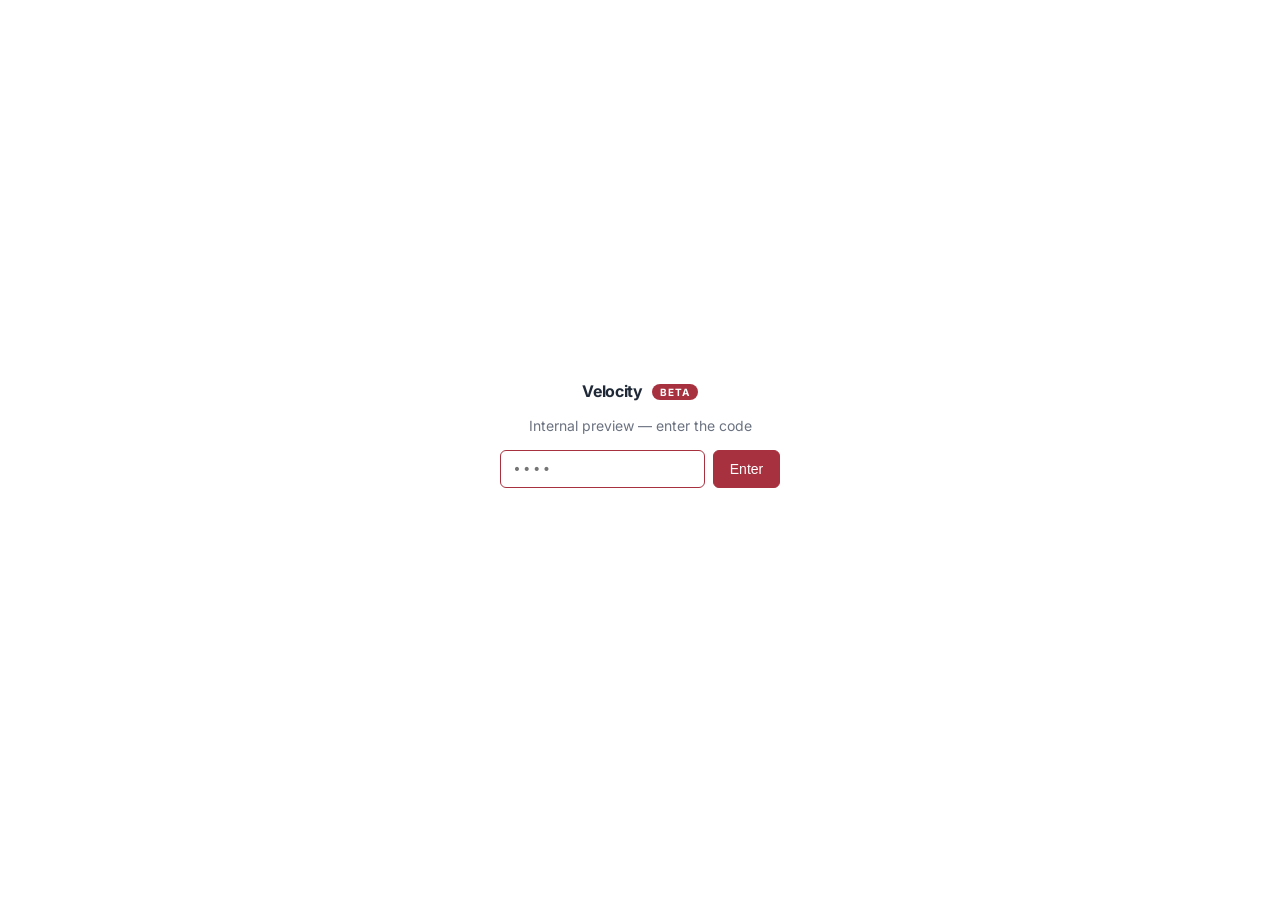
==== option-1.html @ f62bbe8c "Initial commit — Velocity concept preview (3 demo options)" ====
<!DOCTYPE html>
<html lang="en">
<head>
  <meta charset="UTF-8" />
  <meta name="viewport" content="width=device-width, initial-scale=1.0" />
  <meta name="robots" content="noindex,nofollow" />
  <title>Velocity — Scripted Wizard Demo</title>
  <link rel="preconnect" href="https://fonts.googleapis.com" />
  <link rel="preconnect" href="https://fonts.gstatic.com" crossorigin />
  <link href="https://fonts.googleapis.com/css2?family=Inter:wght@400;500;600;700&family=Source+Serif+4:wght@400;600&display=swap" rel="stylesheet" />
  <link rel="stylesheet" href="shared.css" />
  <style>
    .screen { display: none; padding: 40px 0; }
    .screen.active { display: block; }
    .step-header {
      display: flex; align-items: center; justify-content: space-between;
      margin-bottom: 32px;
    }
    .step-header h1 { font-size: 28px; font-weight: 700; letter-spacing: -0.02em; margin: 0; }
    .step-header p { font-size: 14px; color: var(--muted); margin: 4px 0 0; }
    .form-row { display: flex; flex-direction: column; gap: 6px; margin-bottom: 16px; }
    .form-row label { font-size: 12px; font-weight: 500; color: var(--ink); }
    .form-row input, .form-row select {
      padding: 10px 12px; border: 1px solid var(--border); border-radius: 6px;
      font-size: 14px; outline: none; font-family: inherit;
    }
    .form-row input:focus, .form-row select:focus { border-color: var(--accent); }
    .two-col { display: grid; grid-template-columns: 1fr 1fr; gap: 16px; }
    .control-row {
      display: flex; gap: 12px; padding: 12px; border: 1px solid var(--border);
      border-radius: 6px; align-items: flex-start; background: white;
      animation: slideIn 0.3s ease;
    }
    @keyframes slideIn { from { opacity: 0; transform: translateY(-4px); } to { opacity: 1; transform: translateY(0); } }
    .control-id { font-family: monospace; font-size: 11px; color: var(--muted); white-space: nowrap; }
    .priority-must { background: #fef2f2; color: var(--accent); font-size: 10px; padding: 2px 6px; border-radius: 4px; font-weight: 600; }
    .priority-should { background: #f3f4f6; color: var(--muted); font-size: 10px; padding: 2px 6px; border-radius: 4px; font-weight: 600; }
    .narrative-card {
      border: 1px solid var(--border); border-radius: 8px; padding: 16px;
      background: white; margin-bottom: 12px; animation: slideIn 0.3s ease;
    }
    .narrative-card.low-conf { border-color: #fecaca; }
    .walk-card {
      display: flex; gap: 16px; padding: 16px; border: 1px solid var(--border);
      border-radius: 8px; background: white; margin-bottom: 12px;
    }
    .walk-num {
      flex-shrink: 0; width: 32px; height: 32px; border-radius: 50%;
      background: var(--accent); color: white; display: flex;
      align-items: center; justify-content: center; font-weight: 600; font-size: 14px;
    }
    .timeline {
      position: relative; padding: 24px 0; margin: 24px 0;
      background: linear-gradient(to right, #fef2f2, transparent);
      border-radius: 8px;
    }
    .timeline-bar {
      height: 4px; background: var(--border); border-radius: 2px;
      position: relative; margin: 32px 24px;
    }
    .timeline-progress {
      position: absolute; left: 0; top: 0; bottom: 0;
      background: var(--accent); border-radius: 2px; width: 0%;
      transition: width 1s ease;
    }
    .timeline-marker {
      position: absolute; top: -8px; transform: translateX(-50%);
      width: 12px; height: 12px; background: var(--accent); border-radius: 50%;
      border: 2px solid white;
    }
    .timeline-label {
      position: absolute; top: 16px; transform: translateX(-50%);
      font-size: 10px; color: var(--muted); white-space: nowrap;
    }
  </style>
</head>
<body>
  <div class="demo-nav">
    <div>
      <a href="index.html">← All options</a>
      <span style="color: var(--border); margin: 0 8px;">·</span>
      <span class="brand">Velocity</span>
      <span class="beta-pill">BETA</span>
    </div>
    <div style="display: flex; gap: 12px; align-items: center;">
      <div id="stepper" class="stepper">
        <div class="stepper-dot"></div>
        <div class="stepper-dot"></div>
        <div class="stepper-dot"></div>
        <div class="stepper-dot"></div>
        <div class="stepper-dot"></div>
      </div>
      <div id="timer-display" class="timer-pill" style="display: none;">
        <span>⏱</span>
        <span id="timer-text">0:00</span>
        <span style="color: #6b7280; margin-left: 4px;">vs 6 weeks at Big 4</span>
      </div>
    </div>
  </div>

  <main class="container" style="padding-bottom: 80px;">

    <!-- Screen: Signup -->
    <section id="screen-signup" class="screen active">
      <div style="max-width: 480px; margin: 80px auto; text-align: center;">
        <h1 style="font-size: 32px; font-weight: 700; letter-spacing: -0.02em; margin: 0 0 12px;">
          Stand up your pre-IPO SOX program.
        </h1>
        <p style="font-size: 16px; color: var(--muted); margin: 0 0 32px;">
          Get to S-1-ready in 20 minutes. <span class="accent">Big 4 charges $1-5M for the same artifact.</span>
        </p>
        <form id="signup-form" style="text-align: left; display: flex; flex-direction: column; gap: 12px;">
          <div class="form-row">
            <label>Work email</label>
            <input type="email" id="signup-email" value="sarah@heliosrobotics.com" required />
          </div>
          <div class="form-row">
            <label>Company name</label>
            <input type="text" id="signup-company" value="Helios Robotics" required />
          </div>
          <button class="btn btn-primary" type="submit" style="margin-top: 8px; justify-content: center;">
            Start free →
          </button>
          <div style="font-size: 11px; color: var(--muted); text-align: center; margin-top: 8px;">
            No credit card. No demo call. <span class="accent">Beta — visible iteration is the value prop.</span>
          </div>
        </form>
      </div>
    </section>

    <!-- Screen: Step 1 — Profile -->
    <section id="screen-profile" class="screen">
      <div class="step-header">
        <div>
          <h1>Tell us about your company.</h1>
          <p>This becomes the foundation for your control universe and walkthrough plan.</p>
        </div>
      </div>

      <div class="card" style="padding: 24px; max-width: 720px;">
        <div class="two-col">
          <div class="form-row">
            <label>Company name</label>
            <input type="text" value="Helios Robotics" />
          </div>
          <div class="form-row">
            <label>Industry</label>
            <input type="text" value="Industrial robotics (hardware + SaaS)" />
          </div>
          <div class="form-row">
            <label>Annual revenue</label>
            <select><option>$50-200M</option></select>
          </div>
          <div class="form-row">
            <label>Employee count</label>
            <input type="number" value="340" />
          </div>
          <div class="form-row">
            <label>Funding stage</label>
            <select><option>Series D</option></select>
          </div>
          <div class="form-row">
            <label>Target S-1 filing</label>
            <input type="text" value="Q1 2027" />
          </div>
          <div class="form-row">
            <label>External auditor</label>
            <select><option>Deloitte</option></select>
          </div>
          <div class="form-row">
            <label>Current SOX maturity</label>
            <select><option>Informal — some controls, undocumented</option></select>
          </div>
        </div>
      </div>

      <div id="risk-assessment-output" style="margin-top: 32px; display: none;">
        <div class="card" style="padding: 24px; background: linear-gradient(135deg, #fffbeb 0%, white 100%);">
          <div style="display: flex; gap: 8px; align-items: center; margin-bottom: 16px;">
            <div style="width: 24px; height: 24px; border-radius: 50%; background: var(--accent); color: white; display: flex; align-items: center; justify-content: center; font-size: 12px;">✨</div>
            <div style="font-size: 13px; font-weight: 600;">Initial risk assessment</div>
          </div>
          <div id="risk-summary" style="font-size: 14px; line-height: 1.6; color: var(--ink); margin-bottom: 20px;"></div>
          <div style="font-size: 12px; font-weight: 600; color: var(--muted); margin-bottom: 8px; text-transform: uppercase; letter-spacing: 0.05em;">Top risk areas</div>
          <div id="risk-list" style="display: flex; flex-direction: column; gap: 12px;"></div>
        </div>
      </div>

      <div style="margin-top: 24px; display: flex; gap: 12px;">
        <button id="profile-submit-btn" class="btn btn-primary" onclick="runProfileStream()">Continue → Generate Controls</button>
        <button id="profile-next-btn" class="btn btn-primary" onclick="goTo('controls'); generateControls();" style="display: none;">Continue → Generate Controls</button>
      </div>
    </section>

    <!-- Screen: Step 2 — Controls -->
    <section id="screen-controls" class="screen">
      <div class="step-header">
        <div>
          <h1>Your control universe.</h1>
          <p id="controls-count">Generating controls based on your profile…</p>
        </div>
        <div style="font-size: 12px; color: var(--muted);">
          Edits flow into subsequent steps.
        </div>
      </div>

      <div style="display: grid; grid-template-columns: repeat(3, 1fr); gap: 16px;">
        <div>
          <div style="font-size: 11px; font-weight: 700; color: var(--muted); text-transform: uppercase; letter-spacing: 0.05em; margin-bottom: 8px;">Financial reporting</div>
          <div id="col-financial_reporting" style="display: flex; flex-direction: column; gap: 8px;"></div>
        </div>
        <div>
          <div style="font-size: 11px; font-weight: 700; color: var(--muted); text-transform: uppercase; letter-spacing: 0.05em; margin-bottom: 8px;">ITGCs</div>
          <div id="col-itgc" style="display: flex; flex-direction: column; gap: 8px;"></div>
        </div>
        <div>
          <div style="font-size: 11px; font-weight: 700; color: var(--muted); text-transform: uppercase; letter-spacing: 0.05em; margin-bottom: 8px;">Entity-level</div>
          <div id="col-entity_level" style="display: flex; flex-direction: column; gap: 8px;"></div>
        </div>
      </div>

      <div id="coherence-modal" style="display: none; margin-top: 24px;">
        <div class="card" style="padding: 20px; background: #fffbeb; border-color: #fde68a;">
          <div style="display: flex; gap: 8px; align-items: center; margin-bottom: 12px;">
            <div style="width: 20px; height: 20px; border-radius: 50%; background: #f59e0b; color: white; display: flex; align-items: center; justify-content: center; font-size: 11px;">!</div>
            <div style="font-weight: 600; font-size: 14px;">Before you continue — 3 things to review</div>
          </div>
          <div style="display: flex; flex-direction: column; gap: 12px; margin-top: 12px;">
            <div style="font-size: 13px; padding-left: 28px;">
              <strong>Possible overlap:</strong> FR-001 (Revenue recognition review) and FR-002 (Deferred revenue rollforward) may be testing the same control activity. Consider consolidating or distinguishing scope explicitly.
            </div>
            <div style="font-size: 13px; padding-left: 28px;">
              <strong>Missing SoD coverage:</strong> Your ITGC set covers access reviews but not segregation-of-duties matrices for NetSuite vendor master vs payment approval. Suggested addition: IT-009 SoD matrix review.
            </div>
            <div style="font-size: 13px; padding-left: 28px;">
              <strong>Frequency mismatch:</strong> FR-006 (Stock-based comp) marked monthly, but your fiscal calendar is quarterly. Recommend quarterly cadence aligned with provision review.
            </div>
          </div>
        </div>
      </div>

      <div style="margin-top: 24px; display: flex; gap: 12px;">
        <button id="controls-next-btn" class="btn btn-primary" onclick="runCoherenceCheck()" style="display: none;">Next → Narratives</button>
        <button id="coherence-continue-btn" class="btn btn-primary" onclick="goTo('narratives'); generateNarratives();" style="display: none;">Continue → Draft Narratives</button>
      </div>
    </section>

    <!-- Screen: Step 3 — Narratives -->
    <section id="screen-narratives" class="screen">
      <div class="step-header">
        <div>
          <h1>Control narratives.</h1>
          <p id="narratives-progress">Drafting 47 narratives in parallel…</p>
        </div>
        <div style="font-size: 12px; color: var(--muted);">
          Low-confidence narratives float to the top for your review.
        </div>
      </div>

      <div id="narrative-list"></div>

      <div style="margin-top: 24px; display: flex; gap: 12px;">
        <button id="narratives-next-btn" class="btn btn-primary" onclick="goTo('walkthroughs'); generateWalkthroughs();" style="display: none;">Next → Walkthrough Plan</button>
      </div>
    </section>

    <!-- Screen: Step 4 — Walkthroughs -->
    <section id="screen-walkthroughs" class="screen">
      <div class="step-header">
        <div>
          <h1>Walkthrough plan for Deloitte.</h1>
          <p>Sequenced for your Q1 2027 S-1 target. Validate specifics with your engagement team.</p>
        </div>
      </div>

      <div class="card" style="padding: 24px; margin-bottom: 24px;">
        <div style="font-size: 12px; font-weight: 600; color: var(--muted); text-transform: uppercase; letter-spacing: 0.05em; margin-bottom: 12px;">S-1 timeline</div>
        <div class="timeline">
          <div class="timeline-bar">
            <div id="timeline-progress" class="timeline-progress"></div>
            <div class="timeline-marker" style="left: 0%;"></div>
            <div class="timeline-label" style="left: 0%;">Today</div>
            <div class="timeline-marker" style="left: 15%;"></div>
            <div class="timeline-label" style="left: 15%;">Walkthroughs begin</div>
            <div class="timeline-marker" style="left: 45%;"></div>
            <div class="timeline-label" style="left: 45%;">Year-1 audit</div>
            <div class="timeline-marker" style="left: 100%; background: var(--ink);"></div>
            <div class="timeline-label" style="left: 100%;">S-1 filed</div>
          </div>
        </div>
      </div>

      <div id="walk-list"></div>

      <div class="card" style="padding: 16px; margin-top: 24px; background: #fef2f2;">
        <div style="font-size: 12px; font-weight: 600; color: var(--accent); text-transform: uppercase; letter-spacing: 0.05em; margin-bottom: 8px;">Disclaimers</div>
        <ul style="font-size: 12px; color: var(--ink); line-height: 1.6; padding-left: 16px; margin: 0;">
          <li>This plan is generated from public knowledge of Deloitte's general audit methodology. Validate specific timing and documentation preferences with your engagement team.</li>
          <li>Walkthroughs target Year-1 audit (~52 weeks before S-1). Adjust forward if your filing window is sooner.</li>
        </ul>
      </div>

      <div style="margin-top: 24px;">
        <button class="btn btn-primary" onclick="goTo('export')">Next → Review &amp; Export</button>
      </div>
    </section>

    <!-- Screen: Step 5 — Export -->
    <section id="screen-export" class="screen">
      <div class="step-header">
        <div>
          <h1>Your pre-IPO SOX program.</h1>
          <p>Ready to share with your CFO and audit committee.</p>
        </div>
      </div>

      <div style="display: grid; grid-template-columns: 2fr 1fr; gap: 24px;">
        <div>
          <div class="card" style="padding: 24px;">
            <div style="font-size: 13px; font-weight: 600; color: var(--muted); text-transform: uppercase; letter-spacing: 0.05em; margin-bottom: 16px;">Summary</div>
            <div style="display: grid; grid-template-columns: 1fr 1fr 1fr; gap: 16px; margin-bottom: 24px;">
              <div>
                <div style="font-size: 28px; font-weight: 700; font-family: var(--serif);">115</div>
                <div style="font-size: 11px; color: var(--muted); text-transform: uppercase; letter-spacing: 0.05em;">Controls</div>
              </div>
              <div>
                <div style="font-size: 28px; font-weight: 700; font-family: var(--serif);">47</div>
                <div style="font-size: 11px; color: var(--muted); text-transform: uppercase; letter-spacing: 0.05em;">Narratives</div>
              </div>
              <div>
                <div style="font-size: 28px; font-weight: 700; font-family: var(--serif);">6</div>
                <div style="font-size: 11px; color: var(--muted); text-transform: uppercase; letter-spacing: 0.05em;">Walkthroughs</div>
              </div>
            </div>
            <div style="border-top: 1px solid var(--border); padding-top: 16px;">
              <div style="font-size: 13px; line-height: 1.6;">
                <strong>Helios Robotics</strong> — Series D, Q1 2027 S-1 target, Deloitte engagement. Program covers all material risk areas: revenue recognition, inventory/COGS, ITGCs, entity-level governance, stock-based comp. <span class="accent">47 must-have narratives drafted</span>; 8 flagged for company-specific input.
              </div>
            </div>
          </div>

          <div style="margin-top: 16px; display: flex; gap: 12px;">
            <a class="btn btn-primary" href="pdf-sample.html" target="_blank" style="font-size: 14px;">
              📄 Download PDF
            </a>
            <button class="btn" onclick="alert('JSON export would download here in the real product.')">
              { } Export JSON
            </button>
          </div>
        </div>

        <aside>
          <div class="card" style="padding: 20px; background: linear-gradient(135deg, #fef2f2 0%, white 100%);">
            <div style="font-size: 13px; font-weight: 600; margin-bottom: 8px;">Want help operationalizing this?</div>
            <div style="font-size: 12px; color: var(--muted); margin-bottom: 16px; line-height: 1.5;">
              Auditborb's enterprise SOX platform takes this program and operationalizes it — evidence collection, testing workflows, walkthrough scheduling, audit committee reporting.
            </div>
            <a href="#" class="btn btn-primary" style="width: 100%; justify-content: center; font-size: 13px;">
              Schedule a call →
            </a>
          </div>
        </aside>
      </div>

      <div id="completion-callout" style="margin-top: 32px;">
        <div class="card" style="padding: 20px; background: #ecfdf5; border-color: #a7f3d0;">
          <div style="display: flex; gap: 12px; align-items: center;">
            <div style="font-size: 24px;">✓</div>
            <div>
              <div style="font-weight: 600; font-size: 14px;">Completed in <span id="final-time">2:14</span></div>
              <div style="font-size: 12px; color: var(--muted);">A Big 4 advisory engagement typically takes 6-12 weeks to deliver the same artifact, at $1-5M.</div>
            </div>
          </div>
        </div>
      </div>
    </section>

  </main>

  <script src="shared.js"></script>
  <script>injectGate();</script>
  <script>
    // ===== Demo state =====
    const screens = ['signup', 'profile', 'controls', 'narratives', 'walkthroughs', 'export'];
    let stopTimer;
    let timerStarted = false;

    function goTo(screen) {
      document.querySelectorAll('.screen').forEach(el => el.classList.remove('active'));
      document.getElementById('screen-' + screen).classList.add('active');
      window.scrollTo({ top: 0, behavior: 'smooth' });

      // Update stepper (skip signup)
      const stepIndex = screens.indexOf(screen) - 1;
      const dots = document.querySelectorAll('#stepper .stepper-dot');
      dots.forEach((dot, i) => {
        dot.classList.remove('active', 'done');
        if (i < stepIndex) dot.classList.add('done');
        else if (i === stepIndex) dot.classList.add('active');
      });

      // Start timer on entering step 1
      if (screen === 'profile' && !timerStarted) {
        document.getElementById('timer-display').style.display = 'flex';
        stopTimer = startTimer(document.getElementById('timer-text'));
        timerStarted = true;
      }

      // Stop timer at export
      if (screen === 'export' && stopTimer) {
        const finalTime = document.getElementById('timer-text').textContent;
        document.getElementById('final-time').textContent = finalTime;
        stopTimer();
      }
    }

    // Signup → profile
    document.getElementById('signup-form').addEventListener('submit', (e) => {
      e.preventDefault();
      goTo('profile');
    });

    // ===== Step 1: Profile → Risk Assessment =====
    async function runProfileStream() {
      const btn = document.getElementById('profile-submit-btn');
      btn.disabled = true;
      btn.textContent = 'Generating risk assessment…';

      document.getElementById('risk-assessment-output').style.display = 'block';
      const summaryEl = document.getElementById('risk-summary');
      await streamText(summaryEl, HELIOS.riskAssessment.summary, { delay: 8, jitter: 4 });

      const listEl = document.getElementById('risk-list');
      for (const risk of HELIOS.riskAssessment.risks) {
        const card = document.createElement('div');
        card.style.cssText = 'padding: 12px; background: white; border: 1px solid var(--border); border-radius: 6px;';
        card.innerHTML = `
          <div style="font-weight: 600; font-size: 13px; margin-bottom: 4px;">${risk.area}</div>
          <div style="font-size: 12px; color: var(--ink); line-height: 1.5; margin-bottom: 8px;">${risk.rationale}</div>
          <div>${risk.assumptions.map(a => `<span class="assumption-chip" title="Click to correct">${a}</span>`).join('')}</div>
        `;
        card.style.animation = 'slideIn 0.3s ease';
        listEl.appendChild(card);
        await sleep(180);
      }

      btn.style.display = 'none';
      document.getElementById('profile-next-btn').style.display = 'inline-flex';
    }

    // ===== Step 2: Controls =====
    async function generateControls() {
      const controls = HELIOS.controls;
      const cols = {
        financial_reporting: document.getElementById('col-financial_reporting'),
        itgc: document.getElementById('col-itgc'),
        entity_level: document.getElementById('col-entity_level'),
      };
      Object.values(cols).forEach(c => c.innerHTML = '');

      for (const c of controls) {
        const row = document.createElement('div');
        row.className = 'control-row';
        const pri = c.priority === 'must_have' ? '<span class="priority-must">MUST</span>' : '<span class="priority-should">SHOULD</span>';
        row.innerHTML = `
          <div style="flex: 1; min-width: 0;">
            <div style="display: flex; gap: 6px; align-items: center; margin-bottom: 4px;">
              <span class="control-id">${c.id}</span>
              ${pri}
            </div>
            <div style="font-weight: 500; font-size: 13px; line-height: 1.3; margin-bottom: 4px;">${c.name}</div>
            <div style="font-size: 11px; color: var(--muted);">Owner: ${c.owner}</div>
          </div>
        `;
        cols[c.cat].appendChild(row);
        await sleep(90);
      }

      // Show count (claim 115 but only show ~24 for demo)
      document.getElementById('controls-count').innerHTML =
        '<span style="color: var(--accent); font-weight: 600;">115 controls generated</span> · 60 financial reporting · 40 ITGCs · 15 entity-level · <span style="color: var(--muted);">(showing top items)</span>';

      document.getElementById('controls-next-btn').style.display = 'inline-flex';
    }

    async function runCoherenceCheck() {
      const btn = document.getElementById('controls-next-btn');
      btn.disabled = true;
      btn.textContent = 'Reviewing for gaps and conflicts…';
      await sleep(1800);
      btn.style.display = 'none';
      document.getElementById('coherence-modal').style.display = 'block';
      document.getElementById('coherence-continue-btn').style.display = 'inline-flex';
      window.scrollTo({ top: document.body.scrollHeight, behavior: 'smooth' });
    }

    // ===== Step 3: Narratives =====
    async function generateNarratives() {
      const listEl = document.getElementById('narrative-list');
      listEl.innerHTML = '';
      const progressEl = document.getElementById('narratives-progress');

      // Pull demo narratives + synthesize the rest from controls
      const mustHaves = HELIOS.controls.filter(c => c.priority === 'must_have');
      const explicit = Object.keys(HELIOS.narratives);

      // Render explicit narratives first (sorted low → high confidence)
      const explicitItems = explicit.map(id => ({ id, ctrl: HELIOS.controls.find(c => c.id === id), n: HELIOS.narratives[id] }))
        .sort((a, b) => {
          const order = { low: 0, medium: 1, high: 2 };
          return order[a.n.confidence] - order[b.n.confidence];
        });

      // Show synthesized cards for the remaining must-haves (skeleton style)
      const remaining = mustHaves.filter(c => !explicit.includes(c.id)).slice(0, 6);

      let drafted = 0;
      const total = explicitItems.length + remaining.length;
      progressEl.textContent = `Drafting ${total} narratives in parallel…`;

      // Stream the detailed ones first
      for (const item of explicitItems) {
        const card = document.createElement('div');
        const confClass = item.n.confidence === 'high' ? 'conf-high' : item.n.confidence === 'medium' ? 'conf-medium' : 'conf-low';
        card.className = 'narrative-card' + (item.n.confidence === 'low' ? ' low-conf' : '');
        card.innerHTML = `
          <div style="display: flex; justify-content: space-between; align-items: flex-start; margin-bottom: 12px;">
            <div>
              <span class="control-id">${item.id}</span>
              <div style="font-weight: 600; font-size: 14px; margin-top: 2px;">${item.ctrl.name}</div>
            </div>
            <span class="confidence-pill ${confClass}">${item.n.confidence}</span>
          </div>
          <div style="display: grid; grid-template-columns: 1fr 1fr; gap: 12px; font-size: 12px;">
            <div>
              <div style="font-weight: 600; color: var(--muted); text-transform: uppercase; letter-spacing: 0.05em; font-size: 10px; margin-bottom: 4px;">Process</div>
              <div style="line-height: 1.5;">${item.n.process}</div>
            </div>
            <div style="display: flex; flex-direction: column; gap: 8px;">
              <div>
                <div style="font-weight: 600; color: var(--muted); text-transform: uppercase; letter-spacing: 0.05em; font-size: 10px; margin-bottom: 2px;">Frequency</div>
                <div>${item.n.frequency}</div>
              </div>
              <div>
                <div style="font-weight: 600; color: var(--muted); text-transform: uppercase; letter-spacing: 0.05em; font-size: 10px; margin-bottom: 2px;">Evidence</div>
                <div>${item.n.evidence}</div>
              </div>
              <div>
                <div style="font-weight: 600; color: var(--muted); text-transform: uppercase; letter-spacing: 0.05em; font-size: 10px; margin-bottom: 2px;">Test approach</div>
                <div>${item.n.testApproach}</div>
              </div>
            </div>
          </div>
          ${item.n.lowConfidenceReason ? `
            <div style="margin-top: 12px; padding: 8px 12px; background: #fef2f2; border-radius: 4px; font-size: 12px; color: var(--accent);">
              <strong>Low confidence:</strong> ${item.n.lowConfidenceReason}
            </div>
          ` : ''}
        `;
        listEl.appendChild(card);
        drafted++;
        progressEl.innerHTML = `<strong>${drafted} of ${total}</strong> drafted · <span class="accent">${explicitItems.filter(i => i.n.confidence === 'low').length}</span> flagged for review`;
        await sleep(350);
      }

      // Synthesized skeletons for the rest
      for (const c of remaining) {
        const card = document.createElement('div');
        card.className = 'narrative-card';
        card.innerHTML = `
          <div style="display: flex; justify-content: space-between; align-items: flex-start; margin-bottom: 12px;">
            <div>
              <span class="control-id">${c.id}</span>
              <div style="font-weight: 600; font-size: 14px; margin-top: 2px;">${c.name}</div>
            </div>
            <span class="confidence-pill conf-high">high</span>
          </div>
          <div style="font-size: 12px; color: var(--muted); line-height: 1.5;">
            ${c.desc} <em>(Full narrative drafted; review collapsed.)</em>
          </div>
        `;
        listEl.appendChild(card);
        drafted++;
        progressEl.innerHTML = `<strong>${drafted} of ${total}</strong> drafted`;
        await sleep(200);
      }

      progressEl.innerHTML = `<strong>${total} narratives drafted</strong> · <span class="accent">${explicitItems.filter(i => i.n.confidence === 'low').length} flagged for review</span> · <span style="color: var(--muted);">(showing sample; full set in PDF export)</span>`;
      document.getElementById('narratives-next-btn').style.display = 'inline-flex';
    }

    // ===== Step 4: Walkthroughs =====
    async function generateWalkthroughs() {
      const listEl = document.getElementById('walk-list');
      listEl.innerHTML = '';

      // Animate timeline
      setTimeout(() => {
        document.getElementById('timeline-progress').style.width = '15%';
      }, 200);

      for (let i = 0; i < HELIOS.walkthroughPlan.sequence.length; i++) {
        const w = HELIOS.walkthroughPlan.sequence[i];
        const card = document.createElement('div');
        card.className = 'walk-card';
        card.style.animation = 'slideIn 0.4s ease';
        card.innerHTML = `
          <div class="walk-num">${i + 1}</div>
          <div style="flex: 1;">
            <div style="display: flex; justify-content: space-between; align-items: baseline; margin-bottom: 8px;">
              <div style="font-weight: 600; font-size: 15px;">${w.title}</div>
              <div style="font-size: 11px; color: var(--muted);">~${Math.abs(w.targetWeeks)} weeks before S-1</div>
            </div>
            <div style="display: grid; grid-template-columns: 1fr 1fr 1fr; gap: 16px; font-size: 12px;">
              <div>
                <div style="font-weight: 600; color: var(--muted); text-transform: uppercase; letter-spacing: 0.05em; font-size: 10px; margin-bottom: 4px;">Controls covered</div>
                <div style="font-family: monospace; font-size: 11px;">${w.controls.join(', ')}</div>
              </div>
              <div>
                <div style="font-weight: 600; color: var(--muted); text-transform: uppercase; letter-spacing: 0.05em; font-size: 10px; margin-bottom: 4px;">Attendees</div>
                <div>${w.attendees.join(' · ')}</div>
              </div>
              <div>
                <div style="font-weight: 600; color: var(--muted); text-transform: uppercase; letter-spacing: 0.05em; font-size: 10px; margin-bottom: 4px;">PBC items</div>
                <ul style="margin: 0; padding-left: 14px; line-height: 1.4;">
                  ${w.pbcs.map(p => `<li>${p}</li>`).join('')}
                </ul>
              </div>
            </div>
          </div>
        `;
        listEl.appendChild(card);
        await sleep(280);
      }
    }
  </script>
</body>
</html>
---- shared.css ----
/* Velocity demo — shared styles */
:root {
  --accent: #A8313F;
  --ink: #1f2937;
  --muted: #6b7280;
  --border: #e5e7eb;
  --bg: #f9fafb;
  --card: #ffffff;
  --serif: 'Source Serif 4', 'Source Serif Pro', Georgia, serif;
  --sans: 'Inter', system-ui, -apple-system, sans-serif;
}

* { box-sizing: border-box; }

body {
  font-family: var(--sans);
  color: var(--ink);
  background: var(--bg);
  margin: 0;
  -webkit-font-smoothing: antialiased;
  -moz-osx-font-smoothing: grayscale;
}

.beta-pill {
  display: inline-block;
  padding: 2px 8px;
  font-size: 10px;
  font-weight: 700;
  letter-spacing: 0.08em;
  background: var(--accent);
  color: white;
  border-radius: 999px;
  vertical-align: middle;
  margin-left: 6px;
}

.accent { color: var(--accent); }
.bg-accent { background: var(--accent); color: white; }
.bg-accent:hover { background: #8e2734; }

.card {
  background: var(--card);
  border: 1px solid var(--border);
  border-radius: 8px;
}

.btn {
  display: inline-flex;
  align-items: center;
  gap: 6px;
  padding: 10px 16px;
  border-radius: 6px;
  font-weight: 500;
  font-size: 14px;
  cursor: pointer;
  border: 1px solid var(--border);
  background: white;
  color: var(--ink);
  text-decoration: none;
  transition: all 0.15s;
}
.btn:hover { background: #f3f4f6; }
.btn-primary {
  background: var(--accent);
  color: white;
  border-color: var(--accent);
}
.btn-primary:hover { background: #8e2734; }
.btn-primary:disabled {
  background: #d1d5db;
  border-color: #d1d5db;
  cursor: not-allowed;
}

.assumption-chip {
  display: inline-flex;
  align-items: center;
  gap: 4px;
  padding: 2px 8px;
  font-size: 11px;
  background: #fef3c7;
  border: 1px solid #fde68a;
  color: #78350f;
  border-radius: 4px;
  margin: 2px;
  cursor: pointer;
}
.assumption-chip:hover { background: #fde68a; }

.confidence-pill {
  display: inline-flex;
  align-items: center;
  gap: 4px;
  padding: 2px 8px;
  font-size: 11px;
  font-weight: 500;
  border-radius: 999px;
}
.conf-high { background: #d1fae5; color: #065f46; }
.conf-medium { background: #fef3c7; color: #92400e; }
.conf-low { background: #fee2e2; color: #991b1b; }

.streaming-cursor::after {
  content: '▊';
  display: inline-block;
  animation: blink 1s infinite;
  margin-left: 1px;
  color: var(--accent);
}
@keyframes blink {
  0%, 49% { opacity: 1; }
  50%, 100% { opacity: 0; }
}

.timer-pill {
  display: inline-flex;
  align-items: center;
  gap: 6px;
  padding: 4px 10px;
  font-size: 12px;
  font-weight: 500;
  background: #fef2f2;
  border: 1px solid #fecaca;
  color: var(--accent);
  border-radius: 999px;
  font-variant-numeric: tabular-nums;
}

.stepper {
  display: flex;
  gap: 4px;
  align-items: center;
}
.stepper-dot {
  width: 24px;
  height: 4px;
  border-radius: 2px;
  background: var(--border);
}
.stepper-dot.active { background: var(--accent); }
.stepper-dot.done { background: #6b7280; }

/* Gate overlay */
#gate-overlay {
  position: fixed;
  inset: 0;
  background: white;
  display: flex;
  align-items: center;
  justify-content: center;
  z-index: 9999;
  flex-direction: column;
  gap: 16px;
}
#gate-overlay.hidden { display: none; }
#gate-form {
  display: flex;
  gap: 8px;
  align-items: center;
}
#gate-input {
  padding: 10px 12px;
  border: 1px solid var(--border);
  border-radius: 6px;
  font-size: 14px;
  font-family: monospace;
  letter-spacing: 0.1em;
  text-transform: uppercase;
  outline: none;
}
#gate-input:focus { border-color: var(--accent); }
#gate-error {
  color: var(--accent);
  font-size: 12px;
  height: 16px;
}

/* Small responsive helpers */
.container {
  max-width: 1200px;
  margin: 0 auto;
  padding: 0 24px;
}

/* Demo nav (top of demo pages) */
.demo-nav {
  border-bottom: 1px solid var(--border);
  background: white;
  padding: 12px 24px;
  display: flex;
  justify-content: space-between;
  align-items: center;
  position: sticky;
  top: 0;
  z-index: 10;
}
.demo-nav a { color: var(--muted); text-decoration: none; font-size: 13px; }
.demo-nav a:hover { color: var(--ink); }

.brand {
  font-weight: 700;
  letter-spacing: -0.02em;
  font-size: 16px;
}
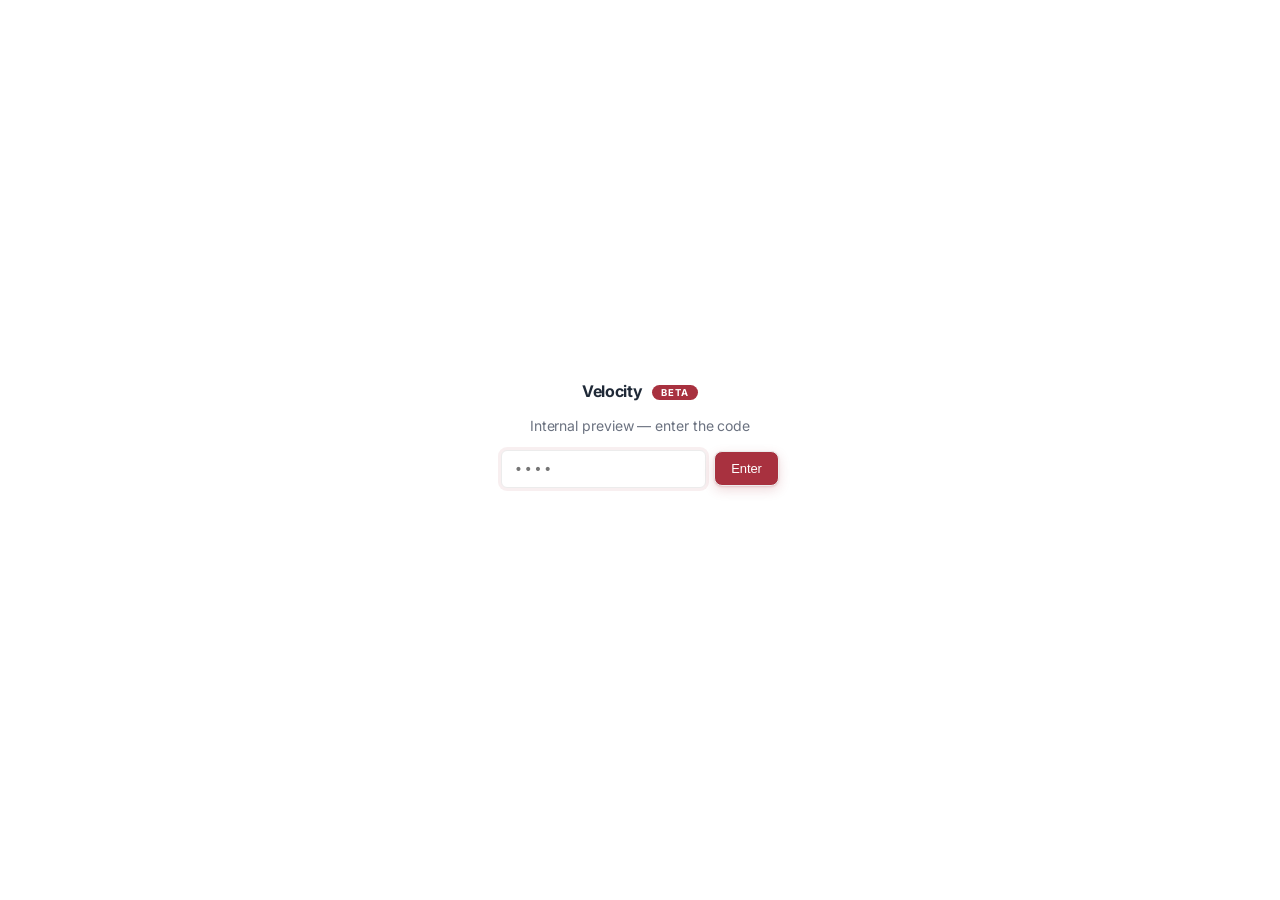
==== commit 8c909bf6: "Cache-bust stylesheet links — force fresh CSS load Adds ?v=20260513b to every stylesheet href across" ====
--- a/option-1.html
+++ b/option-1.html
@@ -8,7 +8,7 @@
   <link rel="preconnect" href="https://fonts.googleapis.com" />
   <link rel="preconnect" href="https://fonts.gstatic.com" crossorigin />
   <link href="https://fonts.googleapis.com/css2?family=Inter:wght@400;500;600;700&family=Source+Serif+4:wght@400;600&display=swap" rel="stylesheet" />
-  <link rel="stylesheet" href="shared.css" />
+  <link rel="stylesheet" href="shared.css?v=20260513b" />
   <style>
     .screen { display: none; padding: 40px 0; }
     .screen.active { display: block; }
@@ -112,7 +112,7 @@
         <form id="signup-form" style="text-align: left; display: flex; flex-direction: column; gap: 12px;">
           <div class="form-row">
             <label>Work email</label>
-            <input type="email" id="signup-email" value="sarah@heliosrobotics.com" required />
+            <input type="email" id="signup-email" value="anton@heliosrobotics.com" required />
           </div>
           <div class="form-row">
             <label>Company name</label>
--- a/shared.css
+++ b/shared.css
@@ -202,3 +202,121 @@
   letter-spacing: -0.02em;
   font-size: 16px;
 }
+/* ==============================================================
+   DESIGN POLISH OVERLAY — modern minimalist tightening
+   Appended pass: type rendering, consistent borders + radii,
+   calmer chrome. Non-destructive — touches common selectors only.
+   ============================================================== */
+
+/* ----- Typography rendering ----- */
+html { -webkit-font-smoothing: antialiased; -moz-osx-font-smoothing: grayscale; text-rendering: optimizeLegibility; }
+body { letter-spacing: -0.005em; }
+h1, h2, h3, h4, h5 { letter-spacing: -0.018em; font-feature-settings: "ss01", "cv11"; }
+
+/* ----- Borders ----- */
+.card,
+[class*="-card"],
+section.card,
+div.card,
+button,
+.btn,
+input[type="text"],
+input[type="search"],
+input[type="password"],
+input[type="email"],
+input[type="number"],
+select,
+textarea,
+table,
+th, td,
+.panel,
+.tile,
+.stat,
+.row-card,
+.chip,
+.pill {
+  border-color: #ececec !important;
+}
+
+/* ----- Border radius scale ----- */
+button, .btn { border-radius: 8px; }
+input, select, textarea { border-radius: 8px; }
+.card, [class*="-card"], section.card, div.card, .panel, .tile, .stat, .row-card { border-radius: 12px; }
+.pill, .chip, [class*="pill"], [class*="badge"] { border-radius: 999px; }
+
+/* ----- Shadows ----- */
+.card, [class*="-card"], section.card, div.card, .panel, .tile, .stat {
+  box-shadow: 0 1px 2px rgba(15,23,42,0.025), 0 6px 20px rgba(15,23,42,0.035);
+}
+
+/* ----- Subtle hover lift on interactive cards/buttons ----- */
+.card, [class*="-card"], section.card, div.card, .btn, button {
+  transition: transform 0.18s ease, box-shadow 0.18s ease, border-color 0.18s ease, background-color 0.15s ease, color 0.15s ease;
+}
+
+/* ----- Headings: refined weight + spacing ----- */
+h1 { font-weight: 700; letter-spacing: -0.025em; line-height: 1.1; }
+h2 { font-weight: 700; letter-spacing: -0.022em; line-height: 1.2; }
+h3 { font-weight: 600; letter-spacing: -0.015em; line-height: 1.3; }
+h4 { font-weight: 600; letter-spacing: -0.005em; }
+
+/* ----- Tables ----- */
+table { border-collapse: collapse; }
+th { font-weight: 600; letter-spacing: 0.04em; font-size: 11px; text-transform: uppercase; color: #94a3b8; }
+td { font-size: 13px; line-height: 1.55; }
+
+/* ----- Links ----- */
+a { transition: color 0.15s ease; }
+
+/* ----- Inputs ----- */
+input, select, textarea {
+  outline: none;
+  transition: border-color 0.18s ease, box-shadow 0.18s ease;
+}
+input:focus, select:focus, textarea:focus {
+  border-color: #A8313F;
+  box-shadow: 0 0 0 3px rgba(168, 49, 63, 0.08);
+}
+
+/* ----- Code spans ----- */
+code, .code, .mono {
+  font-family: 'JetBrains Mono', ui-monospace, 'SF Mono', Menlo, monospace;
+  font-feature-settings: "ss01", "cv11";
+}
+
+/* ==============================================================
+   DEEP POLISH — velocity-borb signature components
+   ============================================================== */
+.brand { letter-spacing: -0.022em; }
+.beta-pill { font-size: 9.5px; letter-spacing: 0.1em; padding: 2px 9px; }
+.demo-nav { padding: 14px 28px; }
+.demo-nav a { font-size: 12.5px; letter-spacing: -0.005em; }
+
+/* Landing option cards (.opt-card lives in index.html inline styles too,
+   but if any class hits, refine it) */
+.card { box-shadow: 0 1px 2px rgba(15,23,42,0.025), 0 6px 22px rgba(15,23,42,0.04); }
+.card:hover { box-shadow: 0 4px 12px rgba(15,23,42,0.04), 0 16px 36px rgba(15,23,42,0.06); }
+
+/* Assumption / confidence chips: pill shape, lighter tone */
+.assumption-chip, .confidence-pill, .timer-pill, .pill {
+  padding: 3px 10px;
+  font-size: 11px;
+  letter-spacing: 0.02em;
+  font-weight: 600;
+}
+.confidence-pill { border-radius: 999px; }
+.conf-high { background: #f0faf4; color: #1a5d3a; }
+.conf-medium { background: #fff7e6; color: #92500e; }
+.conf-low { background: #fdf2f3; color: #9f1d2c; }
+
+/* Stepper refinement */
+.stepper { gap: 12px; }
+.stepper-dot {
+  width: 22px; height: 22px; border-radius: 50%;
+  font-size: 10.5px; font-weight: 700; letter-spacing: -0.005em;
+}
+
+/* Buttons: refined */
+.btn { padding: 9px 16px; font-size: 13px; letter-spacing: -0.005em; border-radius: 8px; font-weight: 500; }
+.btn-primary { box-shadow: 0 1px 2px rgba(168,49,63,0.18), 0 4px 12px rgba(168,49,63,0.18); }
+.btn-primary:hover { transform: translateY(-1px); box-shadow: 0 2px 4px rgba(168,49,63,0.22), 0 8px 20px rgba(168,49,63,0.24); }
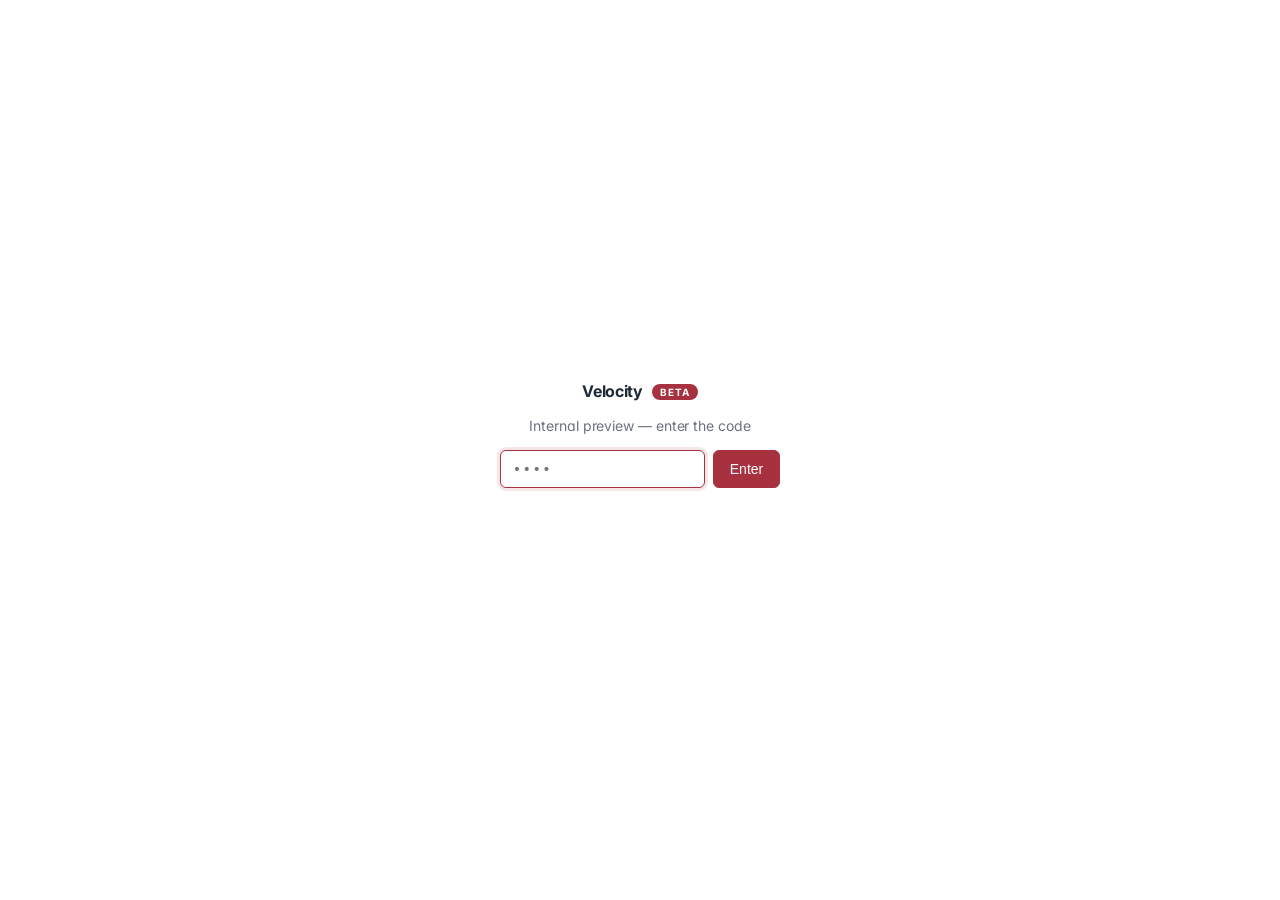
==== commit e67d77b5: "Apply GRC eval fixes: SOX defensibility primitives + timeline math - pdf-sample.html: add Risk/Asser" ====
--- a/option-1.html
+++ b/option-1.html
@@ -8,7 +8,7 @@
   <link rel="preconnect" href="https://fonts.googleapis.com" />
   <link rel="preconnect" href="https://fonts.gstatic.com" crossorigin />
   <link href="https://fonts.googleapis.com/css2?family=Inter:wght@400;500;600;700&family=Source+Serif+4:wght@400;600&display=swap" rel="stylesheet" />
-  <link rel="stylesheet" href="shared.css?v=20260513b" />
+  <link rel="stylesheet" href="shared.css?v=20260513h" />
   <style>
     .screen { display: none; padding: 40px 0; }
     .screen.active { display: block; }
@@ -253,7 +253,7 @@
           <p id="narratives-progress">Drafting 47 narratives in parallel…</p>
         </div>
         <div style="font-size: 12px; color: var(--muted);">
-          Low-confidence narratives float to the top for your review.
+          Lower-quality drafts (needing human review) float to the top.
         </div>
       </div>
 
@@ -529,7 +529,7 @@
               <span class="control-id">${item.id}</span>
               <div style="font-weight: 600; font-size: 14px; margin-top: 2px;">${item.ctrl.name}</div>
             </div>
-            <span class="confidence-pill ${confClass}">${item.n.confidence}</span>
+            <span class="confidence-pill ${confClass}" title="Draft quality — not a control-effectiveness rating">Draft quality: ${item.n.confidence}</span>
           </div>
           <div style="display: grid; grid-template-columns: 1fr 1fr; gap: 12px; font-size: 12px;">
             <div>
@@ -553,7 +553,7 @@
           </div>
           ${item.n.lowConfidenceReason ? `
             <div style="margin-top: 12px; padding: 8px 12px; background: #fef2f2; border-radius: 4px; font-size: 12px; color: var(--accent);">
-              <strong>Low confidence:</strong> ${item.n.lowConfidenceReason}
+              <strong>Needs human review:</strong> ${item.n.lowConfidenceReason}
             </div>
           ` : ''}
         `;
@@ -573,7 +573,7 @@
               <span class="control-id">${c.id}</span>
               <div style="font-weight: 600; font-size: 14px; margin-top: 2px;">${c.name}</div>
             </div>
-            <span class="confidence-pill conf-high">high</span>
+            <span class="confidence-pill conf-high" title="Draft quality — not a control-effectiveness rating">Draft quality: high</span>
           </div>
           <div style="font-size: 12px; color: var(--muted); line-height: 1.5;">
             ${c.desc} <em>(Full narrative drafted; review collapsed.)</em>
--- a/shared.css
+++ b/shared.css
@@ -202,121 +202,63 @@
   letter-spacing: -0.02em;
   font-size: 16px;
 }
-/* ==============================================================
-   DESIGN POLISH OVERLAY — modern minimalist tightening
-   Appended pass: type rendering, consistent borders + radii,
-   calmer chrome. Non-destructive — touches common selectors only.
-   ============================================================== */
-
-/* ----- Typography rendering ----- */
-html { -webkit-font-smoothing: antialiased; -moz-osx-font-smoothing: grayscale; text-rendering: optimizeLegibility; }
-body { letter-spacing: -0.005em; }
-h1, h2, h3, h4, h5 { letter-spacing: -0.018em; font-feature-settings: "ss01", "cv11"; }
-
-/* ----- Borders ----- */
-.card,
-[class*="-card"],
-section.card,
-div.card,
-button,
-.btn,
-input[type="text"],
-input[type="search"],
-input[type="password"],
-input[type="email"],
-input[type="number"],
-select,
-textarea,
-table,
-th, td,
-.panel,
-.tile,
-.stat,
-.row-card,
-.chip,
-.pill {
-  border-color: #ececec !important;
-}
-
-/* ----- Border radius scale ----- */
-button, .btn { border-radius: 8px; }
-input, select, textarea { border-radius: 8px; }
-.card, [class*="-card"], section.card, div.card, .panel, .tile, .stat, .row-card { border-radius: 12px; }
-.pill, .chip, [class*="pill"], [class*="badge"] { border-radius: 999px; }
-
-/* ----- Shadows ----- */
-.card, [class*="-card"], section.card, div.card, .panel, .tile, .stat {
-  box-shadow: 0 1px 2px rgba(15,23,42,0.025), 0 6px 20px rgba(15,23,42,0.035);
-}
-
-/* ----- Subtle hover lift on interactive cards/buttons ----- */
-.card, [class*="-card"], section.card, div.card, .btn, button {
-  transition: transform 0.18s ease, box-shadow 0.18s ease, border-color 0.18s ease, background-color 0.15s ease, color 0.15s ease;
-}
-
-/* ----- Headings: refined weight + spacing ----- */
-h1 { font-weight: 700; letter-spacing: -0.025em; line-height: 1.1; }
-h2 { font-weight: 700; letter-spacing: -0.022em; line-height: 1.2; }
-h3 { font-weight: 600; letter-spacing: -0.015em; line-height: 1.3; }
-h4 { font-weight: 600; letter-spacing: -0.005em; }
-
-/* ----- Tables ----- */
-table { border-collapse: collapse; }
-th { font-weight: 600; letter-spacing: 0.04em; font-size: 11px; text-transform: uppercase; color: #94a3b8; }
-td { font-size: 13px; line-height: 1.55; }
-
-/* ----- Links ----- */
-a { transition: color 0.15s ease; }
-
-/* ----- Inputs ----- */
-input, select, textarea {
+
+/* ============================================================
+   REFINED POLISH — single layer, modern-minimalist quality
+   Replaces all prior polish iterations. Scoped, non-destructive,
+   focused on type rendering, focus rings, and transition easing.
+   No universal border overrides. No layered shadows. No heavy
+   chrome. Inspired by Harvey / Linear / Vercel design vocabulary.
+   ============================================================ */
+
+html {
+  -webkit-font-smoothing: antialiased;
+  -moz-osx-font-smoothing: grayscale;
+  text-rendering: optimizeLegibility;
+}
+
+body {
+  font-feature-settings: "ss01", "cv11", "cv02";
+  letter-spacing: -0.005em;
+}
+
+h1, h2, h3, h4, h5, h6 {
+  font-feature-settings: "ss01", "cv11", "cv02";
+  letter-spacing: -0.022em;
+  font-weight: 600;
+}
+
+h1 { line-height: 1.08; }
+h2 { line-height: 1.2; }
+h3 { line-height: 1.3; }
+
+/* Subtle focus rings on interactive elements only */
+*:focus { outline: none; }
+input:focus-visible,
+select:focus-visible,
+textarea:focus-visible,
+button:focus-visible {
   outline: none;
-  transition: border-color 0.18s ease, box-shadow 0.18s ease;
-}
-input:focus, select:focus, textarea:focus {
-  border-color: #A8313F;
-  box-shadow: 0 0 0 3px rgba(168, 49, 63, 0.08);
-}
-
-/* ----- Code spans ----- */
-code, .code, .mono {
-  font-family: 'JetBrains Mono', ui-monospace, 'SF Mono', Menlo, monospace;
-  font-feature-settings: "ss01", "cv11";
-}
-
-/* ==============================================================
-   DEEP POLISH — velocity-borb signature components
-   ============================================================== */
-.brand { letter-spacing: -0.022em; }
-.beta-pill { font-size: 9.5px; letter-spacing: 0.1em; padding: 2px 9px; }
-.demo-nav { padding: 14px 28px; }
-.demo-nav a { font-size: 12.5px; letter-spacing: -0.005em; }
-
-/* Landing option cards (.opt-card lives in index.html inline styles too,
-   but if any class hits, refine it) */
-.card { box-shadow: 0 1px 2px rgba(15,23,42,0.025), 0 6px 22px rgba(15,23,42,0.04); }
-.card:hover { box-shadow: 0 4px 12px rgba(15,23,42,0.04), 0 16px 36px rgba(15,23,42,0.06); }
-
-/* Assumption / confidence chips: pill shape, lighter tone */
-.assumption-chip, .confidence-pill, .timer-pill, .pill {
-  padding: 3px 10px;
-  font-size: 11px;
-  letter-spacing: 0.02em;
-  font-weight: 600;
-}
-.confidence-pill { border-radius: 999px; }
-.conf-high { background: #f0faf4; color: #1a5d3a; }
-.conf-medium { background: #fff7e6; color: #92500e; }
-.conf-low { background: #fdf2f3; color: #9f1d2c; }
-
-/* Stepper refinement */
-.stepper { gap: 12px; }
-.stepper-dot {
-  width: 22px; height: 22px; border-radius: 50%;
-  font-size: 10.5px; font-weight: 700; letter-spacing: -0.005em;
-}
-
-/* Buttons: refined */
-.btn { padding: 9px 16px; font-size: 13px; letter-spacing: -0.005em; border-radius: 8px; font-weight: 500; }
-.btn-primary { box-shadow: 0 1px 2px rgba(168,49,63,0.18), 0 4px 12px rgba(168,49,63,0.18); }
-.btn-primary:hover { transform: translateY(-1px); box-shadow: 0 2px 4px rgba(168,49,63,0.22), 0 8px 20px rgba(168,49,63,0.24); }
+  box-shadow: 0 0 0 3px rgba(168, 49, 63, 0.12);
+}
+a:focus-visible {
+  outline: 2px solid rgba(168, 49, 63, 0.35);
+  outline-offset: 2px;
+  border-radius: 2px;
+}
+
+/* Mono ligatures on code */
+code, kbd, samp, pre,
+.mono, [class*="mono"], [class*="-mono"] {
+  font-feature-settings: "ss01", "cv01", "cv02", "cv11";
+}
+
+/* Smoother default easing on every transition */
+* {
+  transition-timing-function: cubic-bezier(0.4, 0, 0.2, 1);
+}
+
+/* Disable text-selection highlight on interactive nav chrome */
+nav, button, .btn, [role="button"] {
+  -webkit-tap-highlight-color: transparent;
+}
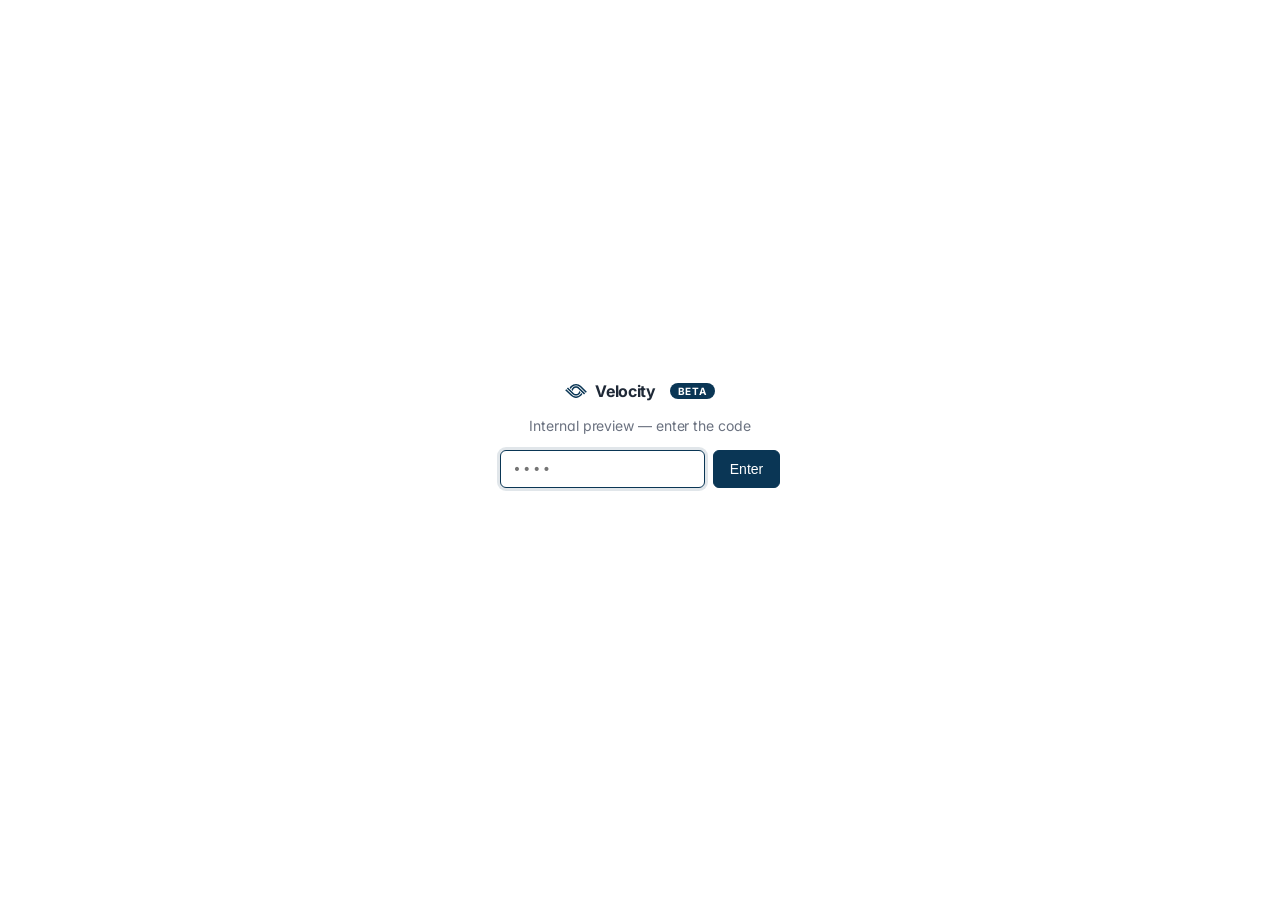
==== commit c64519e6: "Apply Optro navy brand: flip accent #A8313F → #0A3655, add orbital mark in topbar Swap the burgundy " ====
--- a/option-1.html
+++ b/option-1.html
@@ -8,7 +8,7 @@
   <link rel="preconnect" href="https://fonts.googleapis.com" />
   <link rel="preconnect" href="https://fonts.gstatic.com" crossorigin />
   <link href="https://fonts.googleapis.com/css2?family=Inter:wght@400;500;600;700&family=Source+Serif+4:wght@400;600&display=swap" rel="stylesheet" />
-  <link rel="stylesheet" href="shared.css?v=20260513h" />
+  <link rel="stylesheet" href="shared.css?v=20260513i" />
   <style>
     .screen { display: none; padding: 40px 0; }
     .screen.active { display: block; }
--- a/shared.css
+++ b/shared.css
@@ -1,6 +1,10 @@
 /* Velocity demo — shared styles */
 :root {
-  --accent: #A8313F;
+  --accent: #0A3655;
+  --accent-dark: #072540;
+  --accent-light: #eef4f9;
+  --alert: #A8313F;
+  --alert-light: #fef2f2;
   --ink: #1f2937;
   --muted: #6b7280;
   --border: #e5e7eb;
@@ -36,7 +40,7 @@
 
 .accent { color: var(--accent); }
 .bg-accent { background: var(--accent); color: white; }
-.bg-accent:hover { background: #8e2734; }
+.bg-accent:hover { background: var(--accent-dark); }
 
 .card {
   background: var(--card);
@@ -65,7 +69,7 @@
   color: white;
   border-color: var(--accent);
 }
-.btn-primary:hover { background: #8e2734; }
+.btn-primary:hover { background: var(--accent-dark); }
 .btn-primary:disabled {
   background: #d1d5db;
   border-color: #d1d5db;
@@ -201,6 +205,23 @@
   font-weight: 700;
   letter-spacing: -0.02em;
   font-size: 16px;
+  display: inline-flex;
+  align-items: center;
+  gap: 8px;
+}
+.brand::before {
+  content: '';
+  width: 22px;
+  height: 14px;
+  background: url("optro-mark.svg") center/contain no-repeat;
+  display: inline-block;
+  flex-shrink: 0;
+}
+.pip {
+  width: 28px;
+  height: 18px;
+  background: url("optro-mark.svg") center/contain no-repeat;
+  display: inline-block;
 }
 
 /* ============================================================
@@ -239,10 +260,10 @@
 textarea:focus-visible,
 button:focus-visible {
   outline: none;
-  box-shadow: 0 0 0 3px rgba(168, 49, 63, 0.12);
+  box-shadow: 0 0 0 3px rgba(10, 54, 85, 0.12);
 }
 a:focus-visible {
-  outline: 2px solid rgba(168, 49, 63, 0.35);
+  outline: 2px solid rgba(10, 54, 85, 0.35);
   outline-offset: 2px;
   border-radius: 2px;
 }
